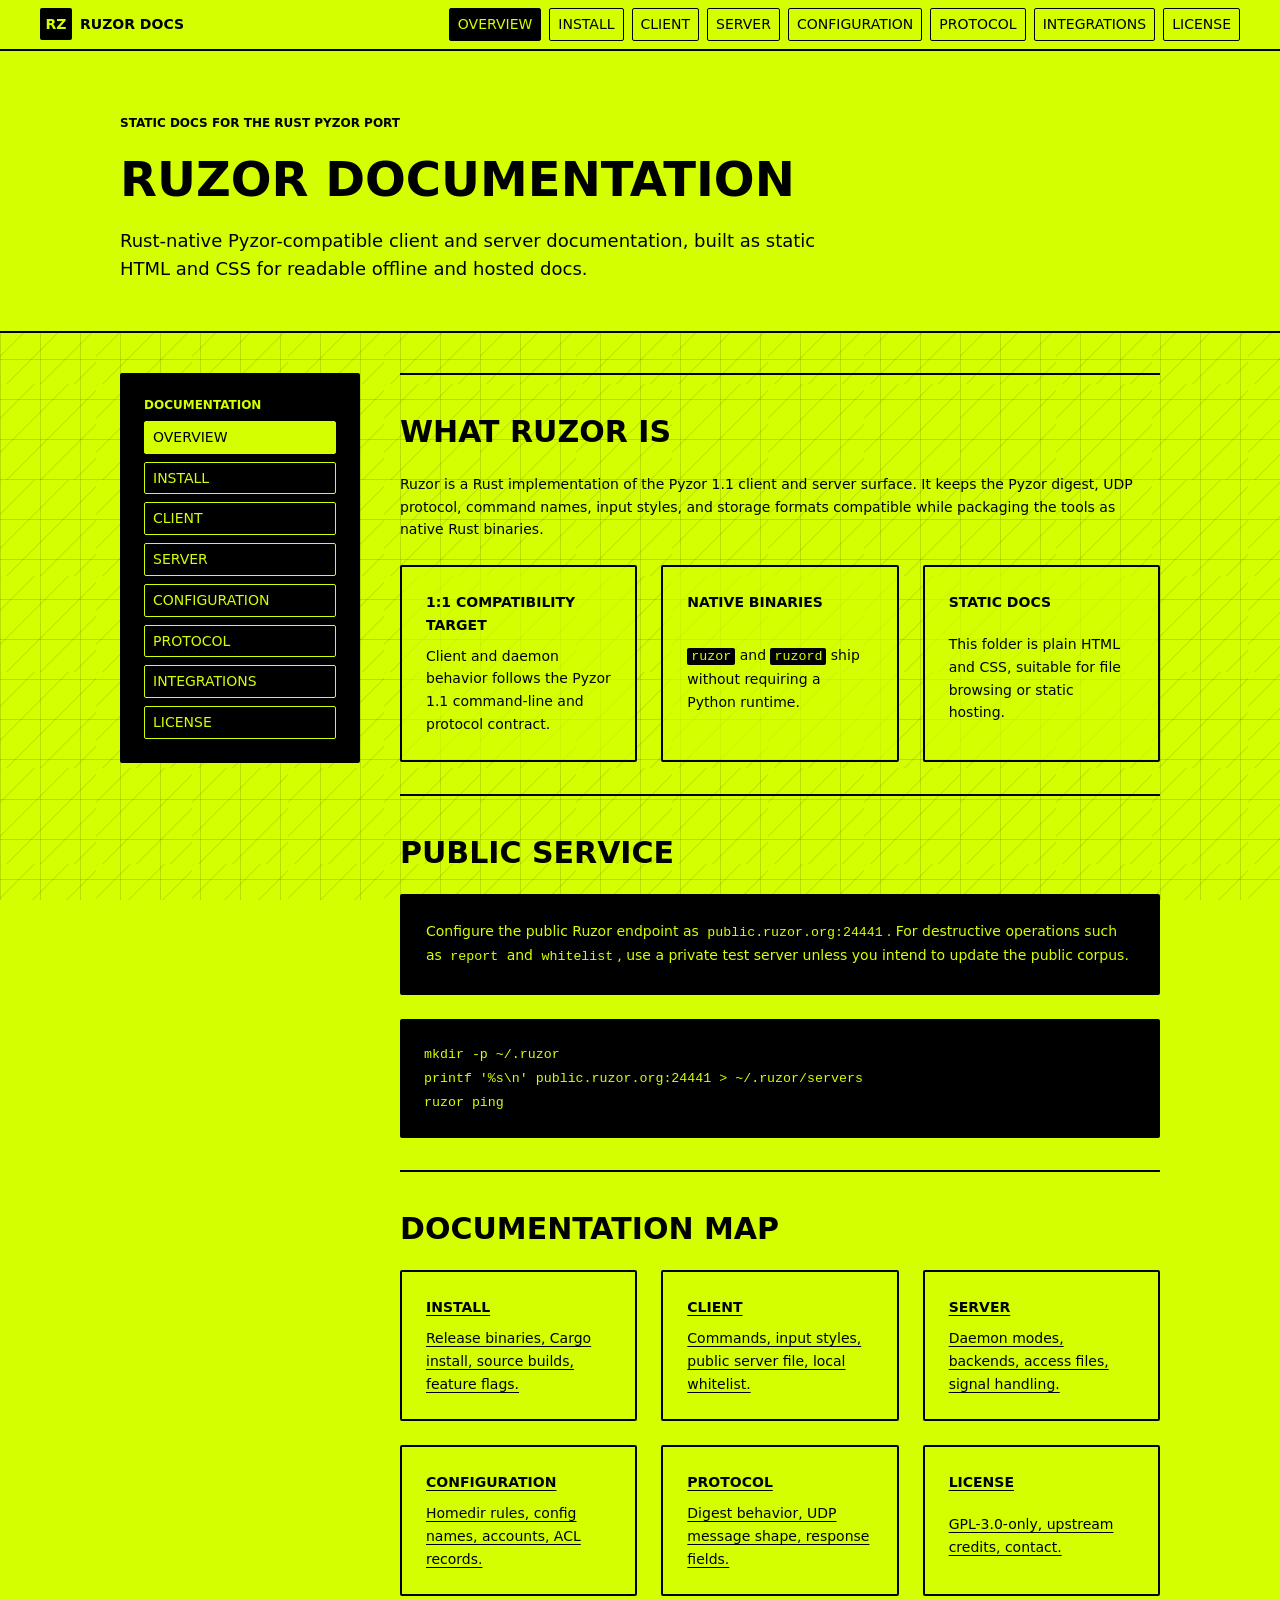
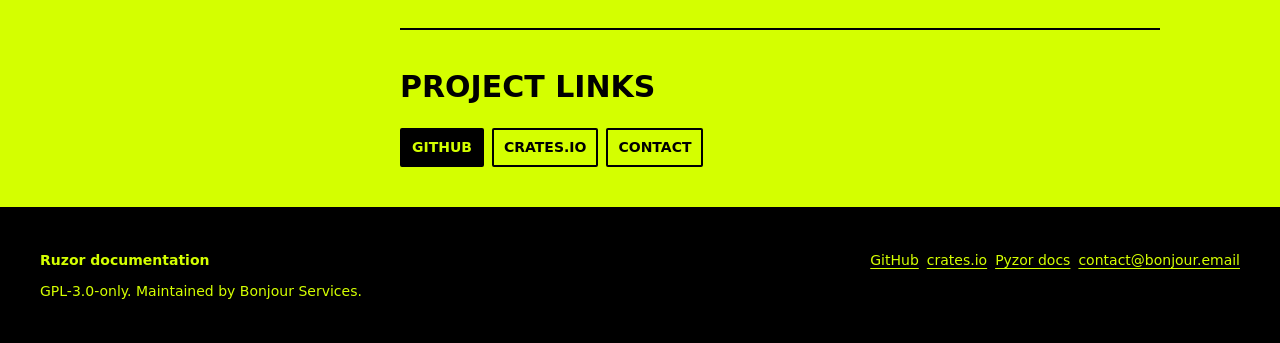
==== documentation/index.html @ 248e35b9 "Add static documentation site" ====
<!doctype html>
<html lang="en">
<head>
  <meta charset="utf-8">
  <meta name="viewport" content="width=device-width, initial-scale=1">
  <title>Ruzor Documentation</title>
  <meta name="description" content="Static documentation for Ruzor, the Rust-native Pyzor-compatible UDP spam detection client and server.">
  <meta name="author" content="Bonjour Services">
  <meta name="keywords" content="Ruzor, Pyzor, Rust, spam detection, UDP, email filtering, GPL-3.0, public.ruzor.org, public.pyzor.org">
  <meta name="robots" content="index, follow">
  <meta name="theme-color" content="#D4FF00">
  <link rel="canonical" href="https://bonjourservices.github.io/ruzor/documentation/index.html">
  <meta property="og:type" content="article">
  <meta property="og:site_name" content="Ruzor Documentation">
  <meta property="og:title" content="Ruzor Documentation">
  <meta property="og:description" content="Static documentation for Ruzor, the Rust-native Pyzor-compatible UDP spam detection client and server.">
  <meta property="og:url" content="https://bonjourservices.github.io/ruzor/documentation/index.html">
  <meta property="article:section" content="Overview">
  <meta property="article:modified_time" content="2026-05-28T00:00:00+00:00">
  <meta name="twitter:card" content="summary">
  <meta name="twitter:title" content="Ruzor Documentation">
  <meta name="twitter:description" content="Static documentation for Ruzor, the Rust-native Pyzor-compatible UDP spam detection client and server.">
  <script type="application/ld+json">
{
  "@context": "https://schema.org",
  "@type": "TechArticle",
  "headline": "Ruzor Documentation",
  "description": "Static documentation for Ruzor, the Rust-native Pyzor-compatible UDP spam detection client and server.",
  "url": "https://bonjourservices.github.io/ruzor/documentation/index.html",
  "inLanguage": "en",
  "dateModified": "2026-05-28",
  "author": {
    "@type": "Organization",
    "name": "Bonjour Services",
    "email": "contact@bonjour.email",
    "url": "https://github.com/bonjourservices/ruzor"
  },
  "publisher": {
    "@type": "Organization",
    "name": "Bonjour Services",
    "email": "contact@bonjour.email"
  },
  "isPartOf": {
    "@type": "TechArticle",
    "name": "Ruzor Documentation",
    "url": "https://bonjourservices.github.io/ruzor/documentation/index.html"
  },
  "about": [
    "Ruzor",
    "Pyzor-compatible spam detection",
    "Rust command-line utilities",
    "UDP email digest checking"
  ],
  "mentions": [
    {
      "@type": "SoftwareSourceCode",
      "name": "Ruzor",
      "codeRepository": "https://github.com/bonjourservices/ruzor",
      "programmingLanguage": "Rust"
    },
    {
      "@type": "SoftwareApplication",
      "name": "ruzor crate",
      "url": "https://crates.io/crates/ruzor",
      "applicationCategory": "DeveloperApplication"
    },
    {
      "@type": "CreativeWork",
      "name": "Upstream Pyzor documentation",
      "url": "https://www.pyzor.org/en/latest/"
    }
  ],
  "license": "https://www.gnu.org/licenses/gpl-3.0.en.html",
  "codeRepository": "https://github.com/bonjourservices/ruzor"
}
  </script>
  <link rel="stylesheet" href="styles.css">
</head>
<body>
  <header class="topbar">
    <a class="brand" href="index.html" aria-label="Ruzor documentation home">
      <span class="brand-mark">RZ</span>
      <span>Ruzor Docs</span>
    </a>
    <nav class="topnav" aria-label="Primary documentation navigation">
      <a class="nav-link is-active" href="index.html">Overview</a>
<a class="nav-link " href="getting-started.html">Install</a>
<a class="nav-link " href="client.html">Client</a>
<a class="nav-link " href="server.html">Server</a>
<a class="nav-link " href="configuration.html">Configuration</a>
<a class="nav-link " href="protocol.html">Protocol</a>
<a class="nav-link " href="integrations.html">Integrations</a>
<a class="nav-link " href="license.html">License</a>
    </nav>
  </header>

  <main>
    <section class="hero-band">
      <div class="hero-grid">
        <p class="eyebrow">Static docs for the Rust Pyzor port</p>
        <h1>Ruzor Documentation</h1>
        <p class="hero-copy">Rust-native Pyzor-compatible client and server documentation, built as static HTML and CSS for readable offline and hosted docs.</p>
      </div>
    </section>

    <div class="doc-layout">
      <aside class="side-rail" aria-label="Documentation links">
        <span class="side-title">Documentation</span>
        <a class="nav-link is-active" href="index.html">Overview</a>
<a class="nav-link " href="getting-started.html">Install</a>
<a class="nav-link " href="client.html">Client</a>
<a class="nav-link " href="server.html">Server</a>
<a class="nav-link " href="configuration.html">Configuration</a>
<a class="nav-link " href="protocol.html">Protocol</a>
<a class="nav-link " href="integrations.html">Integrations</a>
<a class="nav-link " href="license.html">License</a>
      </aside>
      <article class="doc-content">
        
<section class="section">
  <h2>What Ruzor Is</h2>
  <p>Ruzor is a Rust implementation of the Pyzor 1.1 client and server surface. It keeps the Pyzor digest, UDP protocol, command names, input styles, and storage formats compatible while packaging the tools as native Rust binaries.</p>
  <div class="stat-grid">
    <div class="tile"><strong>1:1 compatibility target</strong><span>Client and daemon behavior follows the Pyzor 1.1 command-line and protocol contract.</span></div>
    <div class="tile"><strong>Native binaries</strong><span><code>ruzor</code> and <code>ruzord</code> ship without requiring a Python runtime.</span></div>
    <div class="tile"><strong>Static docs</strong><span>This folder is plain HTML and CSS, suitable for file browsing or static hosting.</span></div>
  </div>
</section>

<section class="section">
  <h2>Public Service</h2>
  <div class="callout dark">
    <p>Configure the public Ruzor endpoint as <code>public.ruzor.org:24441</code>. For destructive operations such as <code>report</code> and <code>whitelist</code>, use a private test server unless you intend to update the public corpus.</p>
  </div>
  <pre><code>mkdir -p ~/.ruzor
printf '%s\n' public.ruzor.org:24441 &gt; ~/.ruzor/servers
ruzor ping</code></pre>
</section>

<section class="section">
  <h2>Documentation Map</h2>
  <div class="link-grid">
    <a class="tile" href="getting-started.html"><strong>Install</strong><span>Release binaries, Cargo install, source builds, feature flags.</span></a>
    <a class="tile" href="client.html"><strong>Client</strong><span>Commands, input styles, public server file, local whitelist.</span></a>
    <a class="tile" href="server.html"><strong>Server</strong><span>Daemon modes, backends, access files, signal handling.</span></a>
    <a class="tile" href="configuration.html"><strong>Configuration</strong><span>Homedir rules, config names, accounts, ACL records.</span></a>
    <a class="tile" href="protocol.html"><strong>Protocol</strong><span>Digest behavior, UDP message shape, response fields.</span></a>
    <a class="tile" href="license.html"><strong>License</strong><span>GPL-3.0-only, upstream credits, contact.</span></a>
  </div>
</section>

<section class="section">
  <h2>Project Links</h2>
  <div class="button-row">
    <a class="button" href="https://github.com/bonjourservices/ruzor">GitHub</a>
    <a class="button secondary" href="https://crates.io/crates/ruzor">crates.io</a>
    <a class="button secondary" href="mailto:contact@bonjour.email">Contact</a>
  </div>
</section>

      </article>
    </div>
  </main>

  
<footer class="site-footer">
  <div>
    <strong>Ruzor documentation</strong>
    <span>GPL-3.0-only. Maintained by Bonjour Services.</span>
  </div>
  <div class="footer-links">
    <a href="https://github.com/bonjourservices/ruzor">GitHub</a>
    <a href="https://crates.io/crates/ruzor">crates.io</a>
    <a href="https://www.pyzor.org/en/latest/">Pyzor docs</a>
    <a href="mailto:contact@bonjour.email">contact@bonjour.email</a>
  </div>
</footer>

</body>
</html>
---- documentation/styles.css ----
/* Vortex System-inspired static documentation theme. */
:root {
  --primary: #d4ff00;
  --tertiary: #2aff0a;
  --black: #000000;
  --bg: #d4ff00;
  --surface: #000000;
  --text: #000000;
  --radius: 2px;
  --unit: 4.4px;
  --gap: 8px;
  --space-xl: 24px;
  --space-2xl: 40px;
  --content: 1120px;
}

* {
  box-sizing: border-box;
}

html {
  scroll-behavior: smooth;
}

body {
  margin: 0;
  min-height: 100vh;
  background: var(--bg);
  color: var(--text);
  font-family: Inter, ui-sans-serif, system-ui, -apple-system, BlinkMacSystemFont, "Segoe UI", sans-serif;
  font-size: 14px;
  font-weight: 500;
  line-height: 22.75px;
}

body::before {
  content: "";
  position: fixed;
  inset: 0;
  z-index: -1;
  background-image:
    linear-gradient(90deg, rgba(0, 0, 0, 0.13) 1px, transparent 1px),
    linear-gradient(0deg, rgba(0, 0, 0, 0.13) 1px, transparent 1px),
    repeating-linear-gradient(135deg, rgba(0, 0, 0, 0.08) 0 1px, transparent 1px 24px);
  background-size: 40px 40px, 40px 40px, 96px 96px;
  pointer-events: none;
}

a {
  color: inherit;
  text-decoration-thickness: 1px;
  text-underline-offset: 3px;
}

a:focus-visible,
button:focus-visible {
  outline: 2px solid var(--black);
  outline-offset: 3px;
}

.topbar {
  position: sticky;
  top: 0;
  z-index: 20;
  display: grid;
  grid-template-columns: auto 1fr;
  align-items: center;
  gap: 24px;
  padding: 8px 40px;
  border-bottom: 2px solid var(--black);
  background: var(--bg);
}

.brand {
  display: inline-flex;
  align-items: center;
  gap: 8px;
  color: var(--black);
  font-weight: 700;
  text-decoration: none;
  text-transform: uppercase;
}

.brand-mark {
  display: inline-grid;
  width: 32px;
  height: 32px;
  place-items: center;
  border-radius: var(--radius);
  background: var(--black);
  color: var(--primary);
}

.topnav {
  display: flex;
  flex-wrap: wrap;
  justify-content: flex-end;
  gap: 8px;
}

.nav-link {
  display: inline-flex;
  align-items: center;
  min-height: 32px;
  padding: 4px 8px;
  border: 1px solid var(--black);
  border-radius: var(--radius);
  text-decoration: none;
  text-transform: uppercase;
}

.nav-link:hover,
.nav-link.is-active {
  background: var(--black);
  color: var(--primary);
}

.hero-band {
  border-bottom: 2px solid var(--black);
  background: var(--bg);
}

.hero-grid {
  display: grid;
  grid-template-columns: minmax(0, 1fr);
  gap: 24px;
  max-width: var(--content);
  margin: 0 auto;
  padding: 64px 40px 48px;
}

.eyebrow,
.side-title,
.kicker {
  margin: 0;
  font-size: 12px;
  font-weight: 700;
  line-height: 16px;
  text-transform: uppercase;
}

h1,
h2,
h3 {
  margin: 0;
  font-weight: 600;
  text-transform: uppercase;
  letter-spacing: 0;
}

h1 {
  max-width: 820px;
  font-size: 48px;
  line-height: 48px;
}

h2 {
  padding-top: 40px;
  border-top: 2px solid var(--black);
  font-size: 30px;
  line-height: 34px;
}

h3 {
  font-size: 18px;
  line-height: 24px;
}

.hero-copy {
  max-width: 720px;
  margin: 0;
  font-size: 18px;
  line-height: 28px;
}

.doc-layout {
  display: grid;
  grid-template-columns: 240px minmax(0, 1fr);
  gap: 40px;
  max-width: var(--content);
  margin: 0 auto;
  padding: 40px;
}

.side-rail {
  position: sticky;
  top: 70px;
  align-self: start;
  display: grid;
  gap: 8px;
  padding: 24px;
  border-radius: var(--radius);
  background: var(--black);
  color: var(--primary);
}

.side-rail .nav-link {
  border-color: var(--primary);
}

.side-rail .nav-link:hover,
.side-rail .nav-link.is-active {
  background: var(--primary);
  color: var(--black);
}

.doc-content {
  display: grid;
  gap: 32px;
  min-width: 0;
}

.section,
.callout,
.stat-grid,
.link-grid,
.command-grid {
  display: grid;
  gap: 24px;
}

.section p,
.section ul,
.section ol,
.callout p,
.callout ul {
  margin: 0;
}

.section ul,
.section ol {
  padding-left: 20px;
}

.section li + li {
  margin-top: 8px;
}

.callout {
  padding: 24px;
  border: 2px solid var(--black);
  border-radius: var(--radius);
  background: transparent;
}

.callout.dark {
  background: var(--black);
  color: var(--primary);
}

.link-grid,
.stat-grid,
.command-grid {
  grid-template-columns: repeat(3, minmax(0, 1fr));
}

.tile {
  display: grid;
  gap: 8px;
  min-height: 132px;
  padding: 24px;
  border: 2px solid var(--black);
  border-radius: var(--radius);
  background: rgba(212, 255, 0, 0.65);
}

.tile strong {
  text-transform: uppercase;
}

.button-row {
  display: flex;
  flex-wrap: wrap;
  gap: 8px;
}

.button {
  display: inline-flex;
  align-items: center;
  min-height: 36px;
  padding: 6px 10px;
  border: 2px solid var(--black);
  border-radius: var(--radius);
  background: var(--black);
  color: var(--primary);
  font-weight: 700;
  text-decoration: none;
  text-transform: uppercase;
}

.button.secondary {
  background: transparent;
  color: var(--black);
}

pre,
code {
  font-family: ui-monospace, SFMono-Regular, Menlo, Monaco, Consolas, "Liberation Mono", monospace;
}

code {
  padding: 1px 4px;
  border-radius: var(--radius);
  background: var(--black);
  color: var(--primary);
  font-size: 0.95em;
}

pre {
  overflow-x: auto;
  margin: 0;
  padding: 24px;
  border-radius: var(--radius);
  background: var(--black);
  color: var(--primary);
}

pre code {
  padding: 0;
  background: transparent;
  color: inherit;
}

table {
  width: 100%;
  border-collapse: collapse;
  border: 2px solid var(--black);
}

th,
td {
  padding: 10px 8px;
  border: 1px solid var(--black);
  text-align: left;
  vertical-align: top;
}

th {
  background: var(--black);
  color: var(--primary);
  text-transform: uppercase;
}

.site-footer {
  display: grid;
  grid-template-columns: minmax(0, 1fr) auto;
  gap: 24px;
  padding: 40px;
  border-top: 2px solid var(--black);
  background: var(--black);
  color: var(--primary);
}

.site-footer div {
  display: grid;
  gap: 8px;
}

.footer-links {
  grid-auto-flow: column;
  align-items: start;
}

@media (max-width: 880px) {
  .topbar,
  .doc-layout,
  .site-footer {
    grid-template-columns: 1fr;
  }

  .topbar {
    padding: 8px 24px;
  }

  .topnav {
    justify-content: start;
  }

  .hero-grid,
  .doc-layout,
  .site-footer {
    padding-left: 24px;
    padding-right: 24px;
  }

  .side-rail {
    position: static;
  }

  .link-grid,
  .stat-grid,
  .command-grid {
    grid-template-columns: 1fr;
  }

  .footer-links {
    grid-auto-flow: row;
  }
}

@media (max-width: 560px) {
  h1 {
    font-size: 34px;
    line-height: 36px;
  }

  h2 {
    font-size: 24px;
    line-height: 28px;
  }

  .hero-copy {
    font-size: 16px;
    line-height: 24px;
  }

  .nav-link {
    width: 100%;
  }

  th,
  td {
    display: block;
    width: 100%;
  }

  tr {
    display: block;
    border-bottom: 2px solid var(--black);
  }
}
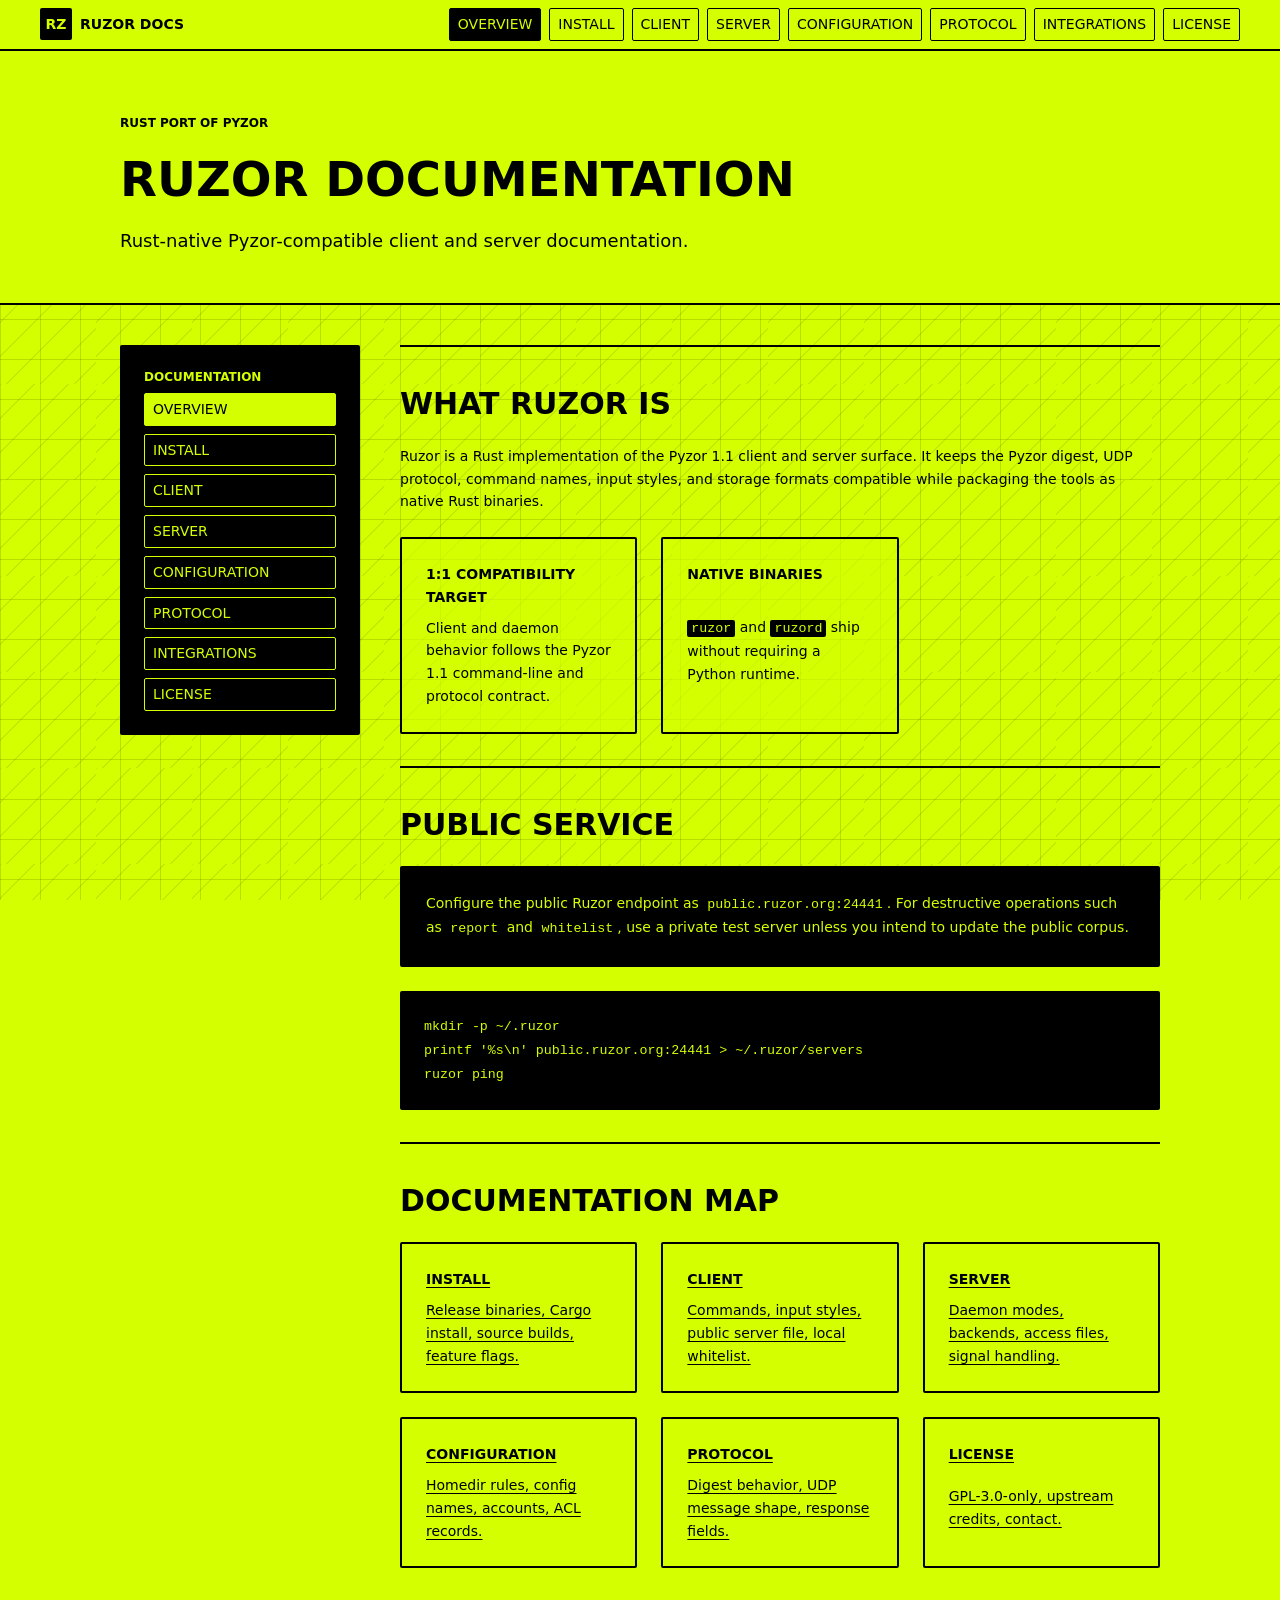
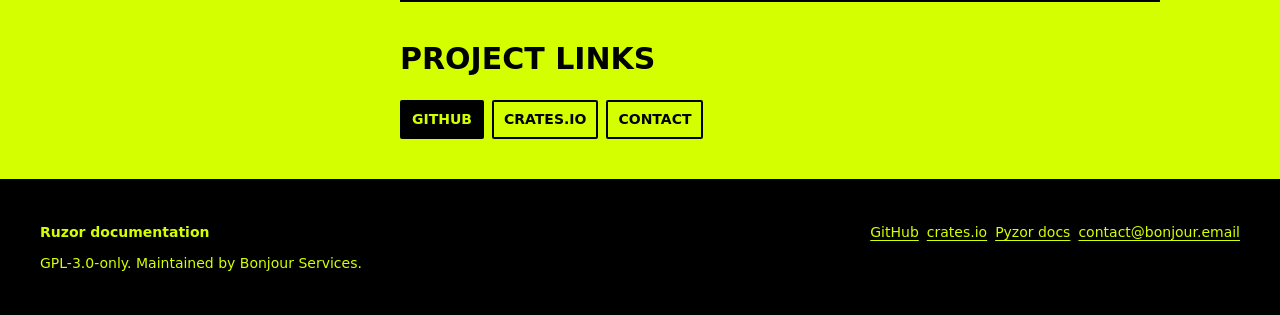
==== commit f209a8ff: "Support Redis ACL usernames" ====
--- a/documentation/index.html
+++ b/documentation/index.html
@@ -4,7 +4,7 @@
   <meta charset="utf-8">
   <meta name="viewport" content="width=device-width, initial-scale=1">
   <title>Ruzor Documentation</title>
-  <meta name="description" content="Static documentation for Ruzor, the Rust-native Pyzor-compatible UDP spam detection client and server.">
+  <meta name="description" content="Documentation for Ruzor, the Rust-native Pyzor-compatible UDP spam detection client and server.">
   <meta name="author" content="Bonjour Services">
   <meta name="keywords" content="Ruzor, Pyzor, Rust, spam detection, UDP, email filtering, GPL-3.0, public.ruzor.org, public.pyzor.org">
   <meta name="robots" content="index, follow">
@@ -13,19 +13,19 @@
   <meta property="og:type" content="article">
   <meta property="og:site_name" content="Ruzor Documentation">
   <meta property="og:title" content="Ruzor Documentation">
-  <meta property="og:description" content="Static documentation for Ruzor, the Rust-native Pyzor-compatible UDP spam detection client and server.">
+  <meta property="og:description" content="Documentation for Ruzor, the Rust-native Pyzor-compatible UDP spam detection client and server.">
   <meta property="og:url" content="https://bonjourservices.github.io/ruzor/documentation/index.html">
   <meta property="article:section" content="Overview">
   <meta property="article:modified_time" content="2026-05-28T00:00:00+00:00">
   <meta name="twitter:card" content="summary">
   <meta name="twitter:title" content="Ruzor Documentation">
-  <meta name="twitter:description" content="Static documentation for Ruzor, the Rust-native Pyzor-compatible UDP spam detection client and server.">
+  <meta name="twitter:description" content="Documentation for Ruzor, the Rust-native Pyzor-compatible UDP spam detection client and server.">
   <script type="application/ld+json">
 {
   "@context": "https://schema.org",
   "@type": "TechArticle",
   "headline": "Ruzor Documentation",
-  "description": "Static documentation for Ruzor, the Rust-native Pyzor-compatible UDP spam detection client and server.",
+  "description": "Documentation for Ruzor, the Rust-native Pyzor-compatible UDP spam detection client and server.",
   "url": "https://bonjourservices.github.io/ruzor/documentation/index.html",
   "inLanguage": "en",
   "dateModified": "2026-05-28",
@@ -97,9 +97,9 @@
   <main>
     <section class="hero-band">
       <div class="hero-grid">
-        <p class="eyebrow">Static docs for the Rust Pyzor port</p>
+        <p class="eyebrow">Rust port of Pyzor</p>
         <h1>Ruzor Documentation</h1>
-        <p class="hero-copy">Rust-native Pyzor-compatible client and server documentation, built as static HTML and CSS for readable offline and hosted docs.</p>
+        <p class="hero-copy">Rust-native Pyzor-compatible client and server documentation.</p>
       </div>
     </section>
 
@@ -123,7 +123,6 @@
   <div class="stat-grid">
     <div class="tile"><strong>1:1 compatibility target</strong><span>Client and daemon behavior follows the Pyzor 1.1 command-line and protocol contract.</span></div>
     <div class="tile"><strong>Native binaries</strong><span><code>ruzor</code> and <code>ruzord</code> ship without requiring a Python runtime.</span></div>
-    <div class="tile"><strong>Static docs</strong><span>This folder is plain HTML and CSS, suitable for file browsing or static hosting.</span></div>
   </div>
 </section>
 
